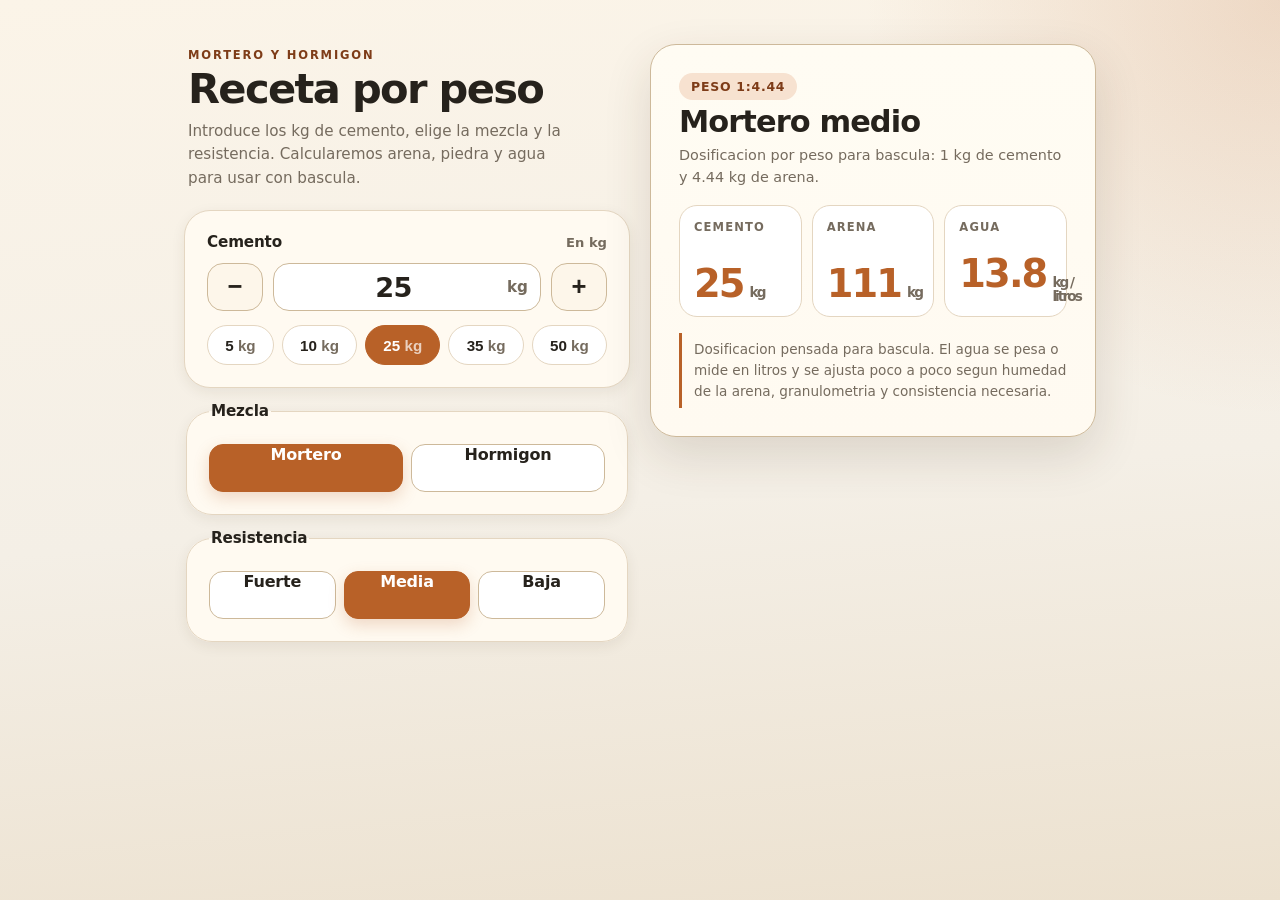
==== index.html @ d7343ba1 "Initial local code" ====
<!doctype html>
<html lang="es">
  <head>
    <meta charset="utf-8">
    <meta name="viewport" content="width=device-width, initial-scale=1, viewport-fit=cover">
    <meta name="theme-color" content="#f4efe6">
    <title>Calculadora de mezclas</title>
    <link rel="stylesheet" href="styles.css">
  </head>
  <body>
    <main class="app">
      <header class="hero">
        <p class="eyebrow">Mortero y hormigon</p>
        <h1>Receta por peso</h1>
        <p class="intro">
          Introduce los kg de cemento, elige la mezcla y la resistencia.
          Calcularemos arena, piedra y agua para usar con bascula.
        </p>
      </header>

      <form class="calculator" id="recipe-form" novalidate>
        <section class="card field" aria-labelledby="label-cement">
          <div class="field-head">
            <p id="label-cement" class="field-title">Cemento</p>
            <p class="field-hint">En kg</p>
          </div>

          <div class="stepper" role="group" aria-label="Ajustar cemento">
            <button type="button" class="stepper-btn" data-step="-1" aria-label="Restar 1 kg">&minus;</button>
            <label class="stepper-input">
              <input
                id="cement-kg"
                name="cementKg"
                type="number"
                min="0.5"
                step="0.5"
                value="25"
                inputmode="decimal"
                autocomplete="off"
                aria-label="Kilogramos de cemento">
              <span class="stepper-unit">kg</span>
            </label>
            <button type="button" class="stepper-btn" data-step="1" aria-label="Sumar 1 kg">&plus;</button>
          </div>

          <div class="presets" role="group" aria-label="Cantidades frecuentes">
            <button type="button" class="chip" data-preset="5">5</button>
            <button type="button" class="chip" data-preset="10">10</button>
            <button type="button" class="chip" data-preset="25">25</button>
            <button type="button" class="chip" data-preset="35">35</button>
            <button type="button" class="chip" data-preset="50">50</button>
          </div>
        </section>

        <fieldset class="card field segmented" data-options="2">
          <legend class="field-title">Mezcla</legend>
          <label class="segment">
            <input type="radio" name="mixKind" value="mortar" checked>
            <span>Mortero</span>
          </label>
          <label class="segment">
            <input type="radio" name="mixKind" value="concrete">
            <span>Hormigon</span>
          </label>
        </fieldset>

        <fieldset class="card field segmented" data-options="3">
          <legend class="field-title">Resistencia</legend>
          <label class="segment">
            <input type="radio" name="strength" value="strong">
            <span>Fuerte</span>
          </label>
          <label class="segment">
            <input type="radio" name="strength" value="medium" checked>
            <span>Media</span>
          </label>
          <label class="segment">
            <input type="radio" name="strength" value="low">
            <span>Baja</span>
          </label>
        </fieldset>
      </form>

      <section class="card result" aria-live="polite" aria-atomic="true">
        <header class="result-head">
          <span class="ratio-pill" id="recipe-ratio">Peso 1:4.44</span>
          <h2 id="recipe-title">Mortero medio</h2>
          <p class="note" id="recipe-note"></p>
        </header>

        <ul class="materials" id="recipe-cards"></ul>

        <p class="warning">
          Dosificacion pensada para bascula. El agua se pesa o mide en litros y se ajusta poco a poco
          segun humedad de la arena, granulometria y consistencia necesaria.
        </p>
      </section>
    </main>

    <script src="script.js"></script>
  </body>
</html>
---- styles.css ----
:root {
  color-scheme: light;
  --bg: #f4efe6;
  --ink: #26221c;
  --muted: #756b5e;
  --panel: #fffaf1;
  --panel-soft: #fdf6ea;
  --line: #e4d6c1;
  --line-strong: #cdb99a;
  --accent: #b86128;
  --accent-dark: #7e3c18;
  --accent-soft: #f7e2d0;
  --shadow-sm: 0 4px 14px rgb(66 45 24 / 8%);
  --shadow-lg: 0 18px 48px rgb(66 45 24 / 14%);
  --radius: 20px;
  --radius-lg: 26px;
  --tap: 48px;
}

* {
  box-sizing: border-box;
}

html,
body {
  margin: 0;
  padding: 0;
}

body {
  min-height: 100dvh;
  color: var(--ink);
  font-family: Inter, ui-sans-serif, system-ui, -apple-system, BlinkMacSystemFont, "Segoe UI", sans-serif;
  background:
    radial-gradient(circle at top right, rgb(184 97 40 / 18%), transparent 26rem),
    linear-gradient(175deg, #fbf4e8 0%, var(--bg) 55%, #ece1cf 100%);
  -webkit-font-smoothing: antialiased;
  text-rendering: optimizeLegibility;
}

.app {
  width: min(720px, 100%);
  margin: 0 auto;
  padding: 24px 18px calc(28px + env(safe-area-inset-bottom, 0px));
  display: grid;
  gap: 16px;
}

.hero {
  padding: 4px 4px 0;
}

.eyebrow {
  margin: 0 0 6px;
  color: var(--accent-dark);
  font-size: 0.72rem;
  font-weight: 800;
  letter-spacing: 0.16em;
  text-transform: uppercase;
}

h1,
h2,
p,
legend {
  margin: 0;
}

h1 {
  font-size: clamp(1.85rem, 7vw, 2.6rem);
  line-height: 1;
  letter-spacing: -0.04em;
}

.intro {
  margin-top: 10px;
  color: var(--muted);
  font-size: 0.95rem;
  line-height: 1.55;
  max-width: 40ch;
}

.card {
  border: 1px solid var(--line);
  border-radius: var(--radius-lg);
  background: var(--panel);
  box-shadow: var(--shadow-sm);
  padding: 18px;
}

.calculator {
  display: grid;
  gap: 14px;
  margin: 0;
  padding: 0;
  border: 0;
}

.field-head {
  display: flex;
  align-items: baseline;
  justify-content: space-between;
  margin-bottom: 12px;
}

.field-title {
  font-size: 0.95rem;
  font-weight: 800;
  letter-spacing: -0.01em;
}

.field-hint {
  color: var(--muted);
  font-size: 0.82rem;
  font-weight: 600;
}

/* Stepper */

.stepper {
  display: grid;
  grid-template-columns: auto 1fr auto;
  gap: 10px;
  align-items: stretch;
}

.stepper-btn {
  min-width: 56px;
  min-height: var(--tap);
  border: 1px solid var(--line-strong);
  border-radius: 16px;
  background: var(--panel-soft);
  color: var(--ink);
  font-size: 1.6rem;
  font-weight: 700;
  line-height: 1;
  cursor: pointer;
  transition: transform 0.08s ease, background 0.15s ease, border-color 0.15s ease;
  -webkit-tap-highlight-color: transparent;
}

.stepper-btn:active {
  transform: scale(0.96);
  background: var(--accent-soft);
  border-color: var(--accent);
}

.stepper-input {
  display: flex;
  align-items: center;
  justify-content: center;
  gap: 6px;
  border: 1px solid var(--line-strong);
  border-radius: 16px;
  background: #fff;
  padding: 0 12px;
  min-height: var(--tap);
}

.stepper-input input {
  width: 100%;
  min-width: 0;
  border: 0;
  outline: 0;
  background: transparent;
  text-align: center;
  font: inherit;
  font-size: 1.7rem;
  font-weight: 800;
  color: var(--ink);
  letter-spacing: -0.02em;
  appearance: textfield;
  padding: 0;
}

.stepper-input input::-webkit-outer-spin-button,
.stepper-input input::-webkit-inner-spin-button {
  appearance: none;
  margin: 0;
}

.stepper-unit {
  color: var(--muted);
  font-size: 0.95rem;
  font-weight: 700;
}

.presets {
  display: flex;
  flex-wrap: wrap;
  gap: 8px;
  margin-top: 14px;
}

.chip {
  flex: 1 1 auto;
  min-width: 56px;
  min-height: 40px;
  border: 1px solid var(--line);
  border-radius: 999px;
  background: #fff;
  color: var(--ink);
  font-size: 0.95rem;
  font-weight: 700;
  cursor: pointer;
  transition: background 0.15s ease, border-color 0.15s ease, color 0.15s ease, transform 0.08s ease;
  -webkit-tap-highlight-color: transparent;
}

.chip::after {
  content: " kg";
  color: var(--muted);
  font-weight: 600;
}

.chip:active {
  transform: scale(0.97);
}

.chip[data-active="true"] {
  background: var(--accent);
  border-color: var(--accent);
  color: #fff;
}

.chip[data-active="true"]::after {
  color: rgb(255 255 255 / 70%);
}

/* Segmented control */

.segmented {
  display: grid;
  gap: 8px;
}

.segmented .field-title {
  margin-bottom: 2px;
}

.segmented[data-options="2"] {
  grid-template-columns: 1fr;
}

.segmented[data-options="3"] {
  grid-template-columns: 1fr;
}

.segmented > .segment {
  display: block;
}

.segmented > .field-title {
  grid-column: 1 / -1;
}

.segment {
  position: relative;
  display: flex;
  align-items: center;
  justify-content: center;
  min-height: var(--tap);
  border: 1px solid var(--line-strong);
  border-radius: 14px;
  background: #fff;
  color: var(--ink);
  font-weight: 700;
  cursor: pointer;
  transition: background 0.15s ease, border-color 0.15s ease, color 0.15s ease, transform 0.08s ease;
  -webkit-tap-highlight-color: transparent;
  padding: 0 14px;
  text-align: center;
}

.segment:active {
  transform: scale(0.98);
}

.segment input {
  position: absolute;
  inset: 0;
  opacity: 0;
  cursor: pointer;
  margin: 0;
}

.segment span {
  font-size: 1rem;
  letter-spacing: -0.01em;
}

.segment:has(input:checked) {
  background: var(--accent);
  border-color: var(--accent);
  color: #fff;
  box-shadow: 0 6px 16px rgb(184 97 40 / 22%);
}

.segment:has(input:focus-visible) {
  outline: 2px solid var(--accent-dark);
  outline-offset: 2px;
}

/* Result */

.result {
  padding: 22px;
  background: linear-gradient(180deg, #fffcf3 0%, var(--panel) 100%);
  box-shadow: var(--shadow-lg);
  border-color: var(--line-strong);
}

.result-head {
  display: grid;
  gap: 6px;
  margin-bottom: 16px;
}

.ratio-pill {
  justify-self: start;
  padding: 6px 12px;
  border-radius: 999px;
  background: var(--accent-soft);
  color: var(--accent-dark);
  font-size: 0.78rem;
  font-weight: 800;
  letter-spacing: 0.06em;
  text-transform: uppercase;
}

h2 {
  font-size: clamp(1.4rem, 5vw, 1.9rem);
  letter-spacing: -0.03em;
  line-height: 1.05;
}

.note {
  color: var(--muted);
  font-size: 0.9rem;
  line-height: 1.55;
}

.materials {
  list-style: none;
  margin: 0 0 16px;
  padding: 0;
  display: grid;
  gap: 10px;
  grid-template-columns: repeat(2, minmax(0, 1fr));
}

.material {
  border: 1px solid var(--line);
  border-radius: 18px;
  background: #fff;
  padding: 14px 14px 12px;
  min-height: 112px;
  display: grid;
  align-content: space-between;
}

.material[data-kind="total"] {
  grid-column: 1 / -1;
  background: var(--panel-soft);
  border-style: dashed;
  border-color: var(--line-strong);
  min-height: 0;
  padding: 14px 16px;
  display: flex;
  align-items: baseline;
  justify-content: space-between;
  gap: 12px;
}

.material .name {
  color: var(--muted);
  font-size: 0.72rem;
  font-weight: 800;
  letter-spacing: 0.1em;
  text-transform: uppercase;
}

.material .value {
  display: flex;
  align-items: baseline;
  gap: 6px;
  color: var(--accent);
  font-size: clamp(1.6rem, 7vw, 2.4rem);
  font-weight: 900;
  letter-spacing: -0.05em;
  line-height: 1;
}

.material .unit {
  color: var(--muted);
  font-size: 0.85rem;
  font-weight: 700;
}

.material[data-kind="total"] .value {
  color: var(--ink);
  font-size: 1.3rem;
}

.warning {
  margin: 0;
  border-left: 3px solid var(--accent);
  padding: 6px 0 6px 12px;
  color: var(--muted);
  font-size: 0.85rem;
  line-height: 1.55;
}

@media (min-width: 600px) {
  .app {
    padding: 44px 24px;
    gap: 20px;
  }

  .card {
    padding: 22px;
  }

  .segmented[data-options="2"] {
    grid-template-columns: repeat(2, 1fr);
  }

  .segmented[data-options="3"] {
    grid-template-columns: repeat(3, 1fr);
  }

  .segmented > .field-title {
    grid-column: 1 / -1;
  }

  .result {
    padding: 28px;
  }

  .materials {
    grid-template-columns: repeat(3, minmax(0, 1fr));
  }
}

@media (min-width: 900px) {
  .app {
    width: min(960px, 100%);
    grid-template-columns: 1fr 1fr;
    grid-template-areas:
      "hero result"
      "calc result";
    align-items: start;
  }

  .hero {
    grid-area: hero;
  }

  .calculator {
    grid-area: calc;
  }

  .result {
    grid-area: result;
    position: sticky;
    top: 24px;
  }
}

@media (prefers-reduced-motion: reduce) {
  * {
    transition: none !important;
  }
}
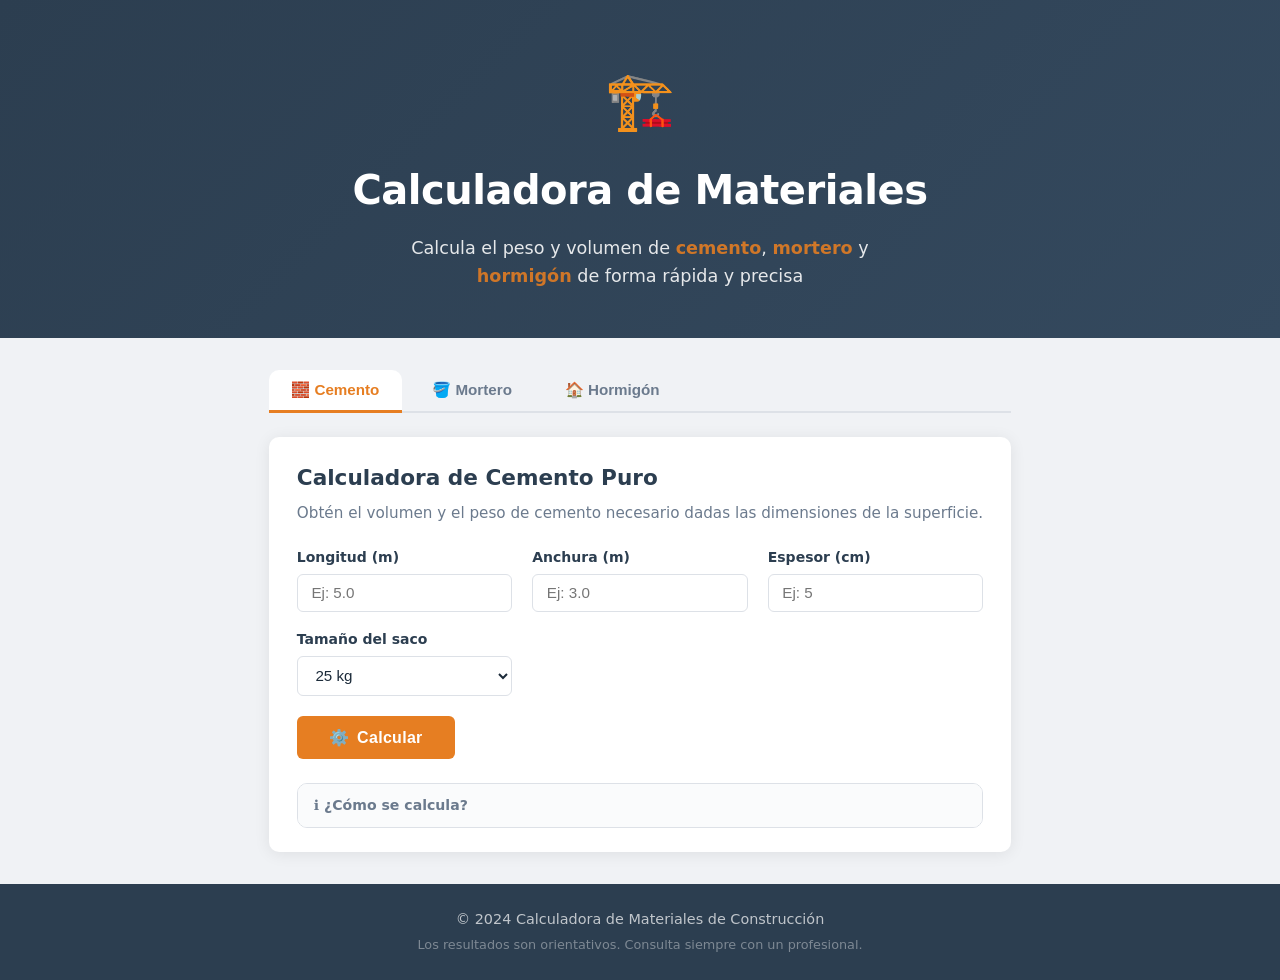
==== commit 3198ce03: "Create landing page calculator for cement, mortar, and concrete Agent-Logs-Url: https://github.com/p" ====
--- a/index.html
+++ b/index.html
@@ -1,102 +1,207 @@
-<!doctype html>
+<!DOCTYPE html>
 <html lang="es">
-  <head>
-    <meta charset="utf-8">
-    <meta name="viewport" content="width=device-width, initial-scale=1, viewport-fit=cover">
-    <meta name="theme-color" content="#f4efe6">
-    <title>Calculadora de mezclas</title>
-    <link rel="stylesheet" href="styles.css">
-  </head>
-  <body>
-    <main class="app">
-      <header class="hero">
-        <p class="eyebrow">Mortero y hormigon</p>
-        <h1>Receta por peso</h1>
-        <p class="intro">
-          Introduce los kg de cemento, elige la mezcla y la resistencia.
-          Calcularemos arena, piedra y agua para usar con bascula.
-        </p>
-      </header>
-
-      <form class="calculator" id="recipe-form" novalidate>
-        <section class="card field" aria-labelledby="label-cement">
-          <div class="field-head">
-            <p id="label-cement" class="field-title">Cemento</p>
-            <p class="field-hint">En kg</p>
+<head>
+  <meta charset="UTF-8" />
+  <meta name="viewport" content="width=device-width, initial-scale=1.0" />
+  <title>Calculadora de Cemento, Mortero y Hormigón</title>
+  <link rel="stylesheet" href="css/styles.css" />
+</head>
+<body>
+
+  <!-- ====== HEADER ====== -->
+  <header class="hero">
+    <div class="hero-inner">
+      <div class="hero-icon">🏗️</div>
+      <h1>Calculadora de Materiales</h1>
+      <p>Calcula el peso y volumen de <strong>cemento</strong>, <strong>mortero</strong> y <strong>hormigón</strong> de forma rápida y precisa</p>
+    </div>
+  </header>
+
+  <!-- ====== MAIN ====== -->
+  <main class="container">
+
+    <!-- TAB NAVIGATION -->
+    <nav class="tabs" role="tablist" aria-label="Tipo de material">
+      <button class="tab-btn active" role="tab" aria-selected="true"  data-tab="cemento"   aria-controls="tab-cemento">
+        🧱 Cemento
+      </button>
+      <button class="tab-btn"        role="tab" aria-selected="false" data-tab="mortero"   aria-controls="tab-mortero">
+        🪣 Mortero
+      </button>
+      <button class="tab-btn"        role="tab" aria-selected="false" data-tab="hormigon"  aria-controls="tab-hormigon">
+        🏠 Hormigón
+      </button>
+    </nav>
+
+    <!-- ===== CEMENTO ===== -->
+    <section id="tab-cemento" class="tab-panel active" role="tabpanel">
+      <div class="card">
+        <div class="card-header">
+          <h2>Calculadora de Cemento Puro</h2>
+          <p>Obtén el volumen y el peso de cemento necesario dadas las dimensiones de la superficie.</p>
+        </div>
+
+        <form id="form-cemento" novalidate>
+          <div class="form-grid">
+            <div class="form-group">
+              <label for="c-length">Longitud (m)</label>
+              <input type="number" id="c-length" placeholder="Ej: 5.0" step="0.01" min="0.01" required />
+            </div>
+            <div class="form-group">
+              <label for="c-width">Anchura (m)</label>
+              <input type="number" id="c-width" placeholder="Ej: 3.0" step="0.01" min="0.01" required />
+            </div>
+            <div class="form-group">
+              <label for="c-thickness">Espesor (cm)</label>
+              <input type="number" id="c-thickness" placeholder="Ej: 5" step="0.1" min="0.1" required />
+            </div>
+            <div class="form-group">
+              <label for="c-bag">Tamaño del saco</label>
+              <select id="c-bag">
+                <option value="25">25 kg</option>
+                <option value="50">50 kg</option>
+              </select>
+            </div>
           </div>
-
-          <div class="stepper" role="group" aria-label="Ajustar cemento">
-            <button type="button" class="stepper-btn" data-step="-1" aria-label="Restar 1 kg">&minus;</button>
-            <label class="stepper-input">
-              <input
-                id="cement-kg"
-                name="cementKg"
-                type="number"
-                min="0.5"
-                step="0.5"
-                value="25"
-                inputmode="decimal"
-                autocomplete="off"
-                aria-label="Kilogramos de cemento">
-              <span class="stepper-unit">kg</span>
-            </label>
-            <button type="button" class="stepper-btn" data-step="1" aria-label="Sumar 1 kg">&plus;</button>
+          <button type="submit" class="btn-calc">Calcular</button>
+        </form>
+
+        <div id="result-cemento" class="result-box hidden" aria-live="polite"></div>
+
+        <details class="info-box">
+          <summary>ℹ️ ¿Cómo se calcula?</summary>
+          <ul>
+            <li><strong>Volumen (m³)</strong> = Longitud × Anchura × (Espesor / 100)</li>
+            <li><strong>Peso (kg)</strong> = Volumen × 1 500 kg/m³ (densidad aparente del cemento)</li>
+            <li><strong>Sacos</strong> = ⌈ Peso / tamaño saco ⌉</li>
+          </ul>
+        </details>
+      </div>
+    </section>
+
+    <!-- ===== MORTERO ===== -->
+    <section id="tab-mortero" class="tab-panel" role="tabpanel">
+      <div class="card">
+        <div class="card-header">
+          <h2>Calculadora de Mortero</h2>
+          <p>Calcula cemento, arena y agua necesarios según la dosificación elegida.</p>
+        </div>
+
+        <form id="form-mortero" novalidate>
+          <div class="form-grid">
+            <div class="form-group">
+              <label for="m-length">Longitud (m)</label>
+              <input type="number" id="m-length" placeholder="Ej: 4.0" step="0.01" min="0.01" required />
+            </div>
+            <div class="form-group">
+              <label for="m-width">Anchura (m)</label>
+              <input type="number" id="m-width" placeholder="Ej: 2.0" step="0.01" min="0.01" required />
+            </div>
+            <div class="form-group">
+              <label for="m-thickness">Espesor (cm)</label>
+              <input type="number" id="m-thickness" placeholder="Ej: 3" step="0.1" min="0.1" required />
+            </div>
+            <div class="form-group">
+              <label for="m-ratio">Dosificación (cemento : arena)</label>
+              <select id="m-ratio">
+                <option value="1:3">1 : 3 — Alta resistencia</option>
+                <option value="1:4" selected>1 : 4 — Uso general</option>
+                <option value="1:5">1 : 5 — Baja resistencia</option>
+                <option value="1:6">1 : 6 — Rellenos</option>
+              </select>
+            </div>
+            <div class="form-group">
+              <label for="m-bag">Tamaño del saco</label>
+              <select id="m-bag">
+                <option value="25">25 kg</option>
+                <option value="50">50 kg</option>
+              </select>
+            </div>
           </div>
-
-          <div class="presets" role="group" aria-label="Cantidades frecuentes">
-            <button type="button" class="chip" data-preset="5">5</button>
-            <button type="button" class="chip" data-preset="10">10</button>
-            <button type="button" class="chip" data-preset="25">25</button>
-            <button type="button" class="chip" data-preset="35">35</button>
-            <button type="button" class="chip" data-preset="50">50</button>
+          <button type="submit" class="btn-calc">Calcular</button>
+        </form>
+
+        <div id="result-mortero" class="result-box hidden" aria-live="polite"></div>
+
+        <details class="info-box">
+          <summary>ℹ️ ¿Cómo se calcula?</summary>
+          <ul>
+            <li><strong>Volumen húmedo (m³)</strong> = Longitud × Anchura × (Espesor / 100)</li>
+            <li><strong>Volumen seco (m³)</strong> = Vol. húmedo × 1,30 (factor de esponjamiento)</li>
+            <li><strong>Cemento (m³)</strong> = Vol. seco × 1 / (1 + partes arena)</li>
+            <li><strong>Arena (m³)</strong> = Vol. seco × partes arena / (1 + partes arena)</li>
+            <li><strong>Agua (L)</strong> ≈ Peso cemento × 0,5 (relación agua/cemento)</li>
+          </ul>
+        </details>
+      </div>
+    </section>
+
+    <!-- ===== HORMIGÓN ===== -->
+    <section id="tab-hormigon" class="tab-panel" role="tabpanel">
+      <div class="card">
+        <div class="card-header">
+          <h2>Calculadora de Hormigón</h2>
+          <p>Obtén las cantidades de cemento, arena, grava y agua según la resistencia deseada.</p>
+        </div>
+
+        <form id="form-hormigon" novalidate>
+          <div class="form-grid">
+            <div class="form-group">
+              <label for="h-length">Longitud (m)</label>
+              <input type="number" id="h-length" placeholder="Ej: 6.0" step="0.01" min="0.01" required />
+            </div>
+            <div class="form-group">
+              <label for="h-width">Anchura (m)</label>
+              <input type="number" id="h-width" placeholder="Ej: 4.0" step="0.01" min="0.01" required />
+            </div>
+            <div class="form-group">
+              <label for="h-height">Altura / Espesor (m)</label>
+              <input type="number" id="h-height" placeholder="Ej: 0.20" step="0.01" min="0.01" required />
+            </div>
+            <div class="form-group">
+              <label for="h-ratio">Dosificación (cemento : arena : grava)</label>
+              <select id="h-ratio">
+                <option value="1:3:6">1 : 3 : 6 — HM-10 (baja resistencia)</option>
+                <option value="1:2:4" selected>1 : 2 : 4 — HM-15 (uso general)</option>
+                <option value="1:1.5:3">1 : 1.5 : 3 — HM-20 (resistencia media)</option>
+                <option value="1:1:2">1 : 1 : 2 — HM-25 (alta resistencia)</option>
+              </select>
+            </div>
+            <div class="form-group">
+              <label for="h-bag">Tamaño del saco</label>
+              <select id="h-bag">
+                <option value="25">25 kg</option>
+                <option value="50">50 kg</option>
+              </select>
+            </div>
           </div>
-        </section>
-
-        <fieldset class="card field segmented" data-options="2">
-          <legend class="field-title">Mezcla</legend>
-          <label class="segment">
-            <input type="radio" name="mixKind" value="mortar" checked>
-            <span>Mortero</span>
-          </label>
-          <label class="segment">
-            <input type="radio" name="mixKind" value="concrete">
-            <span>Hormigon</span>
-          </label>
-        </fieldset>
-
-        <fieldset class="card field segmented" data-options="3">
-          <legend class="field-title">Resistencia</legend>
-          <label class="segment">
-            <input type="radio" name="strength" value="strong">
-            <span>Fuerte</span>
-          </label>
-          <label class="segment">
-            <input type="radio" name="strength" value="medium" checked>
-            <span>Media</span>
-          </label>
-          <label class="segment">
-            <input type="radio" name="strength" value="low">
-            <span>Baja</span>
-          </label>
-        </fieldset>
-      </form>
-
-      <section class="card result" aria-live="polite" aria-atomic="true">
-        <header class="result-head">
-          <span class="ratio-pill" id="recipe-ratio">Peso 1:4.44</span>
-          <h2 id="recipe-title">Mortero medio</h2>
-          <p class="note" id="recipe-note"></p>
-        </header>
-
-        <ul class="materials" id="recipe-cards"></ul>
-
-        <p class="warning">
-          Dosificacion pensada para bascula. El agua se pesa o mide en litros y se ajusta poco a poco
-          segun humedad de la arena, granulometria y consistencia necesaria.
-        </p>
-      </section>
-    </main>
-
-    <script src="script.js"></script>
-  </body>
+          <button type="submit" class="btn-calc">Calcular</button>
+        </form>
+
+        <div id="result-hormigon" class="result-box hidden" aria-live="polite"></div>
+
+        <details class="info-box">
+          <summary>ℹ️ ¿Cómo se calcula?</summary>
+          <ul>
+            <li><strong>Volumen húmedo (m³)</strong> = Largo × Ancho × Alto</li>
+            <li><strong>Volumen seco (m³)</strong> = Vol. húmedo × 1,54 (factor compactación)</li>
+            <li><strong>Cemento (m³)</strong> = Vol. seco × 1 / (partes totales)</li>
+            <li><strong>Arena (m³)</strong> = Vol. seco × partes arena / partes totales</li>
+            <li><strong>Grava (m³)</strong> = Vol. seco × partes grava / partes totales</li>
+            <li><strong>Agua (L)</strong> ≈ Peso cemento × 0,5 (relación agua/cemento)</li>
+          </ul>
+        </details>
+      </div>
+    </section>
+
+  </main>
+
+  <!-- ====== FOOTER ====== -->
+  <footer class="footer">
+    <p>© 2024 Calculadora de Materiales de Construcción</p>
+    <p class="footer-note">Los resultados son orientativos. Consulta siempre con un profesional.</p>
+  </footer>
+
+  <script src="js/calculator.js"></script>
+</body>
 </html>
--- a/css/styles.css
+++ b/css/styles.css
@@ -0,0 +1,415 @@
+/* =====================================================
+   Calculadora de Materiales – Estilos principales
+   ===================================================== */
+
+/* ---------- Variables ---------- */
+:root {
+  --primary:       #e67e22;
+  --primary-dark:  #cf6d17;
+  --primary-light: #fdf0e3;
+  --secondary:     #2c3e50;
+  --secondary-light: #34495e;
+  --bg:            #f0f2f5;
+  --surface:       #ffffff;
+  --border:        #dde1e7;
+  --text:          #1c2b3a;
+  --text-muted:    #6b7a8d;
+  --success:       #27ae60;
+  --success-light: #eafaf1;
+  --error:         #e74c3c;
+  --error-light:   #fdedec;
+  --radius:        10px;
+  --shadow:        0 2px 16px rgba(0, 0, 0, 0.08);
+  --shadow-hover:  0 4px 24px rgba(0, 0, 0, 0.13);
+  --transition:    0.25s ease;
+}
+
+/* ---------- Reset & base ---------- */
+*, *::before, *::after {
+  box-sizing: border-box;
+  margin: 0;
+  padding: 0;
+}
+
+body {
+  font-family: 'Segoe UI', system-ui, -apple-system, sans-serif;
+  background: var(--bg);
+  color: var(--text);
+  line-height: 1.6;
+  min-height: 100vh;
+  display: flex;
+  flex-direction: column;
+}
+
+/* ---------- Hero ---------- */
+.hero {
+  background: linear-gradient(135deg, var(--secondary) 0%, var(--secondary-light) 100%);
+  color: #fff;
+  padding: 3.5rem 1.5rem 3rem;
+  text-align: center;
+}
+
+.hero-inner {
+  max-width: 660px;
+  margin: 0 auto;
+}
+
+.hero-icon {
+  font-size: 3.5rem;
+  margin-bottom: 0.75rem;
+  display: block;
+}
+
+.hero h1 {
+  font-size: clamp(1.75rem, 4vw, 2.5rem);
+  font-weight: 700;
+  letter-spacing: -0.5px;
+  margin-bottom: 0.75rem;
+}
+
+.hero p {
+  font-size: 1.1rem;
+  opacity: 0.88;
+  max-width: 520px;
+  margin: 0 auto;
+}
+
+.hero strong {
+  color: var(--primary);
+}
+
+/* ---------- Container ---------- */
+.container {
+  max-width: 800px;
+  margin: 0 auto;
+  padding: 2rem 1.25rem;
+  flex: 1;
+}
+
+/* ---------- Tabs ---------- */
+.tabs {
+  display: flex;
+  gap: 0.5rem;
+  margin-bottom: 1.5rem;
+  border-bottom: 2px solid var(--border);
+  padding-bottom: 0;
+}
+
+.tab-btn {
+  background: none;
+  border: none;
+  padding: 0.7rem 1.4rem;
+  font-size: 0.95rem;
+  font-weight: 600;
+  color: var(--text-muted);
+  cursor: pointer;
+  border-radius: var(--radius) var(--radius) 0 0;
+  transition: color var(--transition), background var(--transition), border-bottom var(--transition);
+  border-bottom: 3px solid transparent;
+  margin-bottom: -2px;
+  white-space: nowrap;
+}
+
+.tab-btn:hover {
+  color: var(--primary);
+  background: var(--primary-light);
+}
+
+.tab-btn.active {
+  color: var(--primary);
+  border-bottom: 3px solid var(--primary);
+  background: var(--surface);
+}
+
+/* ---------- Tab panels ---------- */
+.tab-panel {
+  display: none;
+}
+
+.tab-panel.active {
+  display: block;
+  animation: fadeIn 0.3s ease;
+}
+
+@keyframes fadeIn {
+  from { opacity: 0; transform: translateY(6px); }
+  to   { opacity: 1; transform: translateY(0); }
+}
+
+/* ---------- Card ---------- */
+.card {
+  background: var(--surface);
+  border-radius: var(--radius);
+  box-shadow: var(--shadow);
+  overflow: hidden;
+}
+
+.card-header {
+  padding: 1.5rem 1.75rem 0;
+}
+
+.card-header h2 {
+  font-size: 1.35rem;
+  font-weight: 700;
+  color: var(--secondary);
+  margin-bottom: 0.35rem;
+}
+
+.card-header p {
+  color: var(--text-muted);
+  font-size: 0.95rem;
+  margin-bottom: 1.25rem;
+}
+
+/* ---------- Form ---------- */
+form {
+  padding: 0 1.75rem 1.5rem;
+}
+
+.form-grid {
+  display: grid;
+  grid-template-columns: repeat(auto-fill, minmax(200px, 1fr));
+  gap: 1rem 1.25rem;
+  margin-bottom: 1.25rem;
+}
+
+.form-group {
+  display: flex;
+  flex-direction: column;
+  gap: 0.35rem;
+}
+
+.form-group label {
+  font-size: 0.875rem;
+  font-weight: 600;
+  color: var(--secondary);
+}
+
+.form-group input,
+.form-group select {
+  padding: 0.6rem 0.85rem;
+  border: 1.5px solid var(--border);
+  border-radius: 6px;
+  font-size: 0.95rem;
+  color: var(--text);
+  background: var(--surface);
+  transition: border-color var(--transition), box-shadow var(--transition);
+  outline: none;
+  width: 100%;
+}
+
+.form-group input:focus,
+.form-group select:focus {
+  border-color: var(--primary);
+  box-shadow: 0 0 0 3px rgba(230, 126, 34, 0.18);
+}
+
+.form-group input.error {
+  border-color: var(--error);
+  box-shadow: 0 0 0 3px rgba(231, 76, 60, 0.15);
+}
+
+/* ---------- Button ---------- */
+.btn-calc {
+  display: inline-flex;
+  align-items: center;
+  gap: 0.5rem;
+  padding: 0.75rem 2rem;
+  background: var(--primary);
+  color: #fff;
+  font-size: 1rem;
+  font-weight: 700;
+  border: none;
+  border-radius: 6px;
+  cursor: pointer;
+  transition: background var(--transition), transform var(--transition), box-shadow var(--transition);
+  letter-spacing: 0.3px;
+}
+
+.btn-calc::before {
+  content: '⚙️';
+}
+
+.btn-calc:hover {
+  background: var(--primary-dark);
+  transform: translateY(-1px);
+  box-shadow: 0 4px 12px rgba(230, 126, 34, 0.35);
+}
+
+.btn-calc:active {
+  transform: translateY(0);
+}
+
+/* ---------- Result box ---------- */
+.result-box {
+  margin: 0 1.75rem 1.5rem;
+  border-radius: var(--radius);
+  overflow: hidden;
+  animation: slideIn 0.3s ease;
+}
+
+.result-box.hidden {
+  display: none;
+}
+
+@keyframes slideIn {
+  from { opacity: 0; transform: translateY(-8px); }
+  to   { opacity: 1; transform: translateY(0); }
+}
+
+.result-title {
+  display: flex;
+  align-items: center;
+  gap: 0.5rem;
+  padding: 0.85rem 1.25rem;
+  font-weight: 700;
+  font-size: 1rem;
+  background: var(--success);
+  color: #fff;
+  border-radius: var(--radius) var(--radius) 0 0;
+}
+
+.result-grid {
+  display: grid;
+  grid-template-columns: repeat(auto-fill, minmax(160px, 1fr));
+  gap: 1px;
+  background: var(--border);
+  border: 1px solid var(--border);
+  border-radius: 0 0 var(--radius) var(--radius);
+  overflow: hidden;
+}
+
+.result-item {
+  background: var(--success-light);
+  padding: 1rem 1.15rem;
+  display: flex;
+  flex-direction: column;
+  gap: 0.2rem;
+}
+
+.result-item .ri-label {
+  font-size: 0.78rem;
+  font-weight: 600;
+  color: var(--text-muted);
+  text-transform: uppercase;
+  letter-spacing: 0.5px;
+}
+
+.result-item .ri-value {
+  font-size: 1.3rem;
+  font-weight: 700;
+  color: var(--secondary);
+}
+
+.result-item .ri-unit {
+  font-size: 0.8rem;
+  color: var(--text-muted);
+  margin-top: -0.1rem;
+}
+
+.result-item.highlight .ri-value {
+  color: var(--primary);
+  font-size: 1.45rem;
+}
+
+/* Error result */
+.result-error {
+  display: flex;
+  align-items: center;
+  gap: 0.6rem;
+  padding: 0.85rem 1.25rem;
+  background: var(--error-light);
+  border: 1px solid #f5c6cb;
+  border-radius: var(--radius);
+  color: var(--error);
+  font-weight: 600;
+  font-size: 0.95rem;
+}
+
+/* ---------- Info box ---------- */
+.info-box {
+  margin: 0 1.75rem 1.5rem;
+  border: 1.5px solid var(--border);
+  border-radius: var(--radius);
+  overflow: hidden;
+}
+
+.info-box summary {
+  padding: 0.65rem 1rem;
+  font-size: 0.88rem;
+  font-weight: 600;
+  color: var(--text-muted);
+  cursor: pointer;
+  background: #fafbfc;
+  user-select: none;
+  list-style: none;
+  display: flex;
+  align-items: center;
+  gap: 0.35rem;
+}
+
+.info-box summary::-webkit-details-marker { display: none; }
+
+.info-box[open] summary {
+  border-bottom: 1px solid var(--border);
+}
+
+.info-box ul {
+  padding: 0.85rem 1rem 0.85rem 1.5rem;
+  background: #fafbfc;
+  font-size: 0.88rem;
+  color: var(--text-muted);
+  line-height: 1.8;
+}
+
+/* ---------- Footer ---------- */
+.footer {
+  background: var(--secondary);
+  color: rgba(255, 255, 255, 0.7);
+  text-align: center;
+  padding: 1.5rem 1rem;
+  font-size: 0.9rem;
+}
+
+.footer p + p {
+  margin-top: 0.25rem;
+}
+
+.footer-note {
+  font-size: 0.8rem;
+  opacity: 0.55;
+}
+
+/* ---------- Responsive ---------- */
+@media (max-width: 520px) {
+  .tabs {
+    gap: 0.25rem;
+  }
+
+  .tab-btn {
+    padding: 0.6rem 0.9rem;
+    font-size: 0.85rem;
+  }
+
+  .card-header,
+  form,
+  .result-box,
+  .info-box {
+    padding-left: 1rem;
+    padding-right: 1rem;
+  }
+
+  .result-box,
+  .info-box {
+    margin-left: 1rem;
+    margin-right: 1rem;
+  }
+
+  .form-grid {
+    grid-template-columns: 1fr;
+  }
+
+  .result-grid {
+    grid-template-columns: 1fr 1fr;
+  }
+}
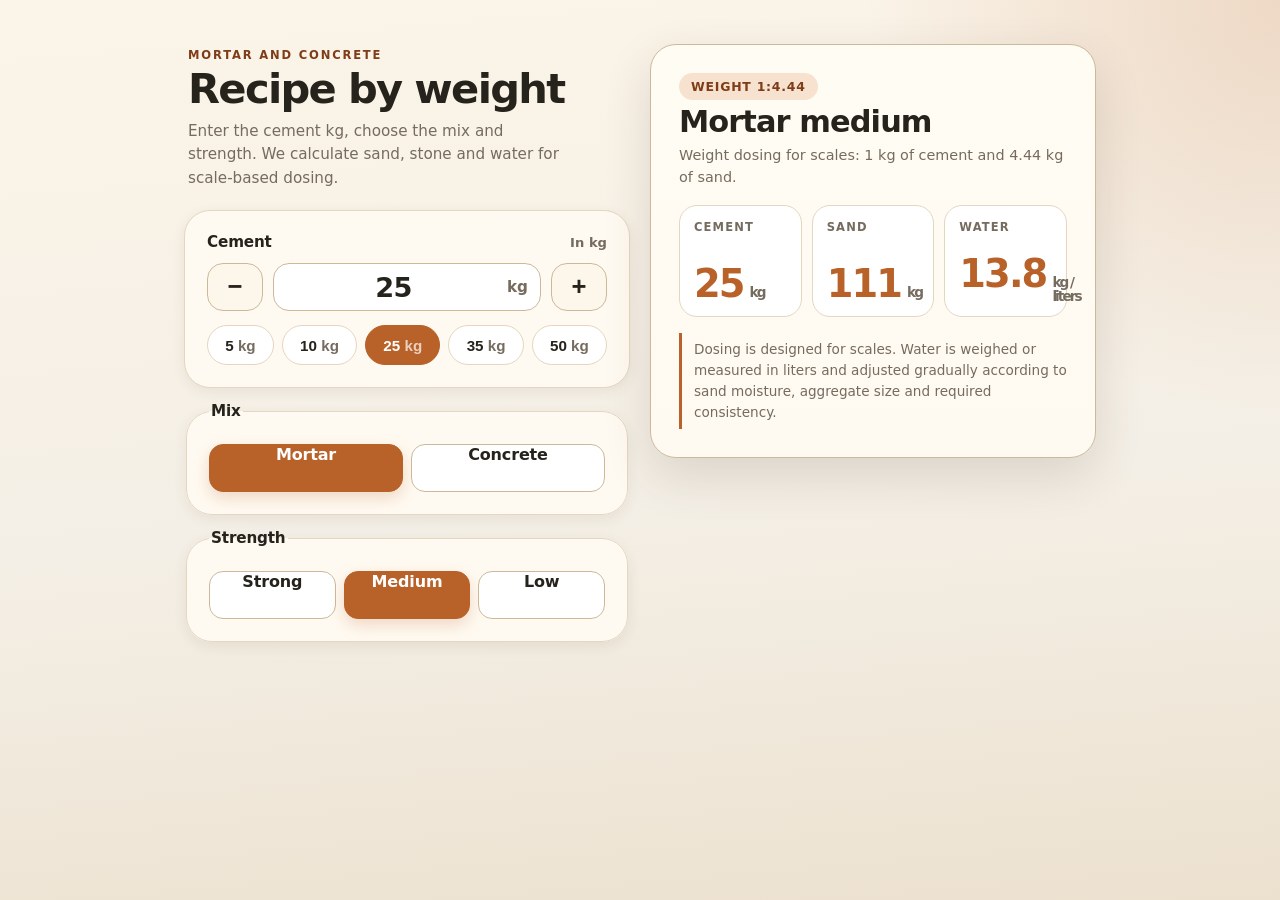
==== commit 4143efc5: "Add multilingual SEO support" ====
--- a/index.html
+++ b/index.html
@@ -1,207 +1,102 @@
-<!DOCTYPE html>
+<!doctype html>
 <html lang="es">
-<head>
-  <meta charset="UTF-8" />
-  <meta name="viewport" content="width=device-width, initial-scale=1.0" />
-  <title>Calculadora de Cemento, Mortero y Hormigón</title>
-  <link rel="stylesheet" href="css/styles.css" />
-</head>
-<body>
+  <head>
+    <meta charset="utf-8">
+    <meta name="viewport" content="width=device-width, initial-scale=1, viewport-fit=cover">
+    <meta name="theme-color" content="#f4efe6">
+    <meta name="description" content="Calculadora de cemento para dosificar mortero y hormigon por peso en kg.">
+    <meta name="robots" content="index, follow, max-image-preview:large, max-snippet:-1, max-video-preview:-1">
+    <meta name="googlebot" content="index, follow">
+    <meta name="ai-content-declaration" content="indexable">
+    <link rel="canonical" href="https://pedromartinezweb.github.io/CalculadoraCemento/">
+    <title>Calculadora de mezclas</title>
+    <link rel="stylesheet" href="styles.css">
+    <script type="application/ld+json" id="structured-data">{"@context":"https://schema.org","@type":"WebApplication","name":"Calculadora de cemento","description":"Calculadora de cemento para dosificar mortero y hormigon por peso en kg.","applicationCategory":"UtilitiesApplication","operatingSystem":"Any","url":"https://pedromartinezweb.github.io/CalculadoraCemento/","inLanguage":"es","isAccessibleForFree":true}</script>
+  </head>
+  <body>
+    <main class="app">
+      <header class="hero">
+        <p class="eyebrow" data-i18n="heroEyebrow">Mortero y hormigon</p>
+        <h1 data-i18n="heroTitle">Receta por peso</h1>
+        <p class="intro" data-i18n="heroIntro">Introduce los kg de cemento, elige la mezcla y la resistencia. Calcularemos arena, piedra y agua para usar con bascula.</p>
+      </header>
 
-  <!-- ====== HEADER ====== -->
-  <header class="hero">
-    <div class="hero-inner">
-      <div class="hero-icon">🏗️</div>
-      <h1>Calculadora de Materiales</h1>
-      <p>Calcula el peso y volumen de <strong>cemento</strong>, <strong>mortero</strong> y <strong>hormigón</strong> de forma rápida y precisa</p>
-    </div>
-  </header>
+      <form class="calculator" id="recipe-form" novalidate>
+        <section class="card field" aria-labelledby="label-cement">
+          <div class="field-head">
+            <p id="label-cement" class="field-title" data-i18n="cement">Cemento</p>
+            <p class="field-hint" data-i18n="inKg">En kg</p>
+          </div>
 
-  <!-- ====== MAIN ====== -->
-  <main class="container">
+          <div class="stepper" role="group" data-i18n-attr="aria-label:adjustCement">
+            <button type="button" class="stepper-btn" data-step="-1" data-i18n-attr="aria-label:subtractKg">&minus;</button>
+            <label class="stepper-input">
+              <input
+                id="cement-kg"
+                name="cementKg"
+                type="number"
+                min="0.5"
+                step="0.5"
+                value="25"
+                inputmode="decimal"
+                autocomplete="off"
+                data-i18n-attr="aria-label:cementKg">
+              <span class="stepper-unit">kg</span>
+            </label>
+            <button type="button" class="stepper-btn" data-step="1" data-i18n-attr="aria-label:addKg">&plus;</button>
+          </div>
 
-    <!-- TAB NAVIGATION -->
-    <nav class="tabs" role="tablist" aria-label="Tipo de material">
-      <button class="tab-btn active" role="tab" aria-selected="true"  data-tab="cemento"   aria-controls="tab-cemento">
-        🧱 Cemento
-      </button>
-      <button class="tab-btn"        role="tab" aria-selected="false" data-tab="mortero"   aria-controls="tab-mortero">
-        🪣 Mortero
-      </button>
-      <button class="tab-btn"        role="tab" aria-selected="false" data-tab="hormigon"  aria-controls="tab-hormigon">
-        🏠 Hormigón
-      </button>
-    </nav>
+          <div class="presets" role="group" data-i18n-attr="aria-label:presets">
+            <button type="button" class="chip" data-preset="5">5</button>
+            <button type="button" class="chip" data-preset="10">10</button>
+            <button type="button" class="chip" data-preset="25">25</button>
+            <button type="button" class="chip" data-preset="35">35</button>
+            <button type="button" class="chip" data-preset="50">50</button>
+          </div>
+        </section>
 
-    <!-- ===== CEMENTO ===== -->
-    <section id="tab-cemento" class="tab-panel active" role="tabpanel">
-      <div class="card">
-        <div class="card-header">
-          <h2>Calculadora de Cemento Puro</h2>
-          <p>Obtén el volumen y el peso de cemento necesario dadas las dimensiones de la superficie.</p>
-        </div>
+        <fieldset class="card field segmented" data-options="2">
+          <legend class="field-title" data-i18n="mix">Mezcla</legend>
+          <label class="segment">
+            <input type="radio" name="mixKind" value="mortar" checked>
+            <span data-i18n="mortar">Mortero</span>
+          </label>
+          <label class="segment">
+            <input type="radio" name="mixKind" value="concrete">
+            <span data-i18n="concrete">Hormigon</span>
+          </label>
+        </fieldset>
 
-        <form id="form-cemento" novalidate>
-          <div class="form-grid">
-            <div class="form-group">
-              <label for="c-length">Longitud (m)</label>
-              <input type="number" id="c-length" placeholder="Ej: 5.0" step="0.01" min="0.01" required />
-            </div>
-            <div class="form-group">
-              <label for="c-width">Anchura (m)</label>
-              <input type="number" id="c-width" placeholder="Ej: 3.0" step="0.01" min="0.01" required />
-            </div>
-            <div class="form-group">
-              <label for="c-thickness">Espesor (cm)</label>
-              <input type="number" id="c-thickness" placeholder="Ej: 5" step="0.1" min="0.1" required />
-            </div>
-            <div class="form-group">
-              <label for="c-bag">Tamaño del saco</label>
-              <select id="c-bag">
-                <option value="25">25 kg</option>
-                <option value="50">50 kg</option>
-              </select>
-            </div>
-          </div>
-          <button type="submit" class="btn-calc">Calcular</button>
-        </form>
+        <fieldset class="card field segmented" data-options="3">
+          <legend class="field-title" data-i18n="strength">Resistencia</legend>
+          <label class="segment">
+            <input type="radio" name="strength" value="strong">
+            <span data-i18n="strong">Fuerte</span>
+          </label>
+          <label class="segment">
+            <input type="radio" name="strength" value="medium" checked>
+            <span data-i18n="medium">Media</span>
+          </label>
+          <label class="segment">
+            <input type="radio" name="strength" value="low">
+            <span data-i18n="low">Baja</span>
+          </label>
+        </fieldset>
+      </form>
 
-        <div id="result-cemento" class="result-box hidden" aria-live="polite"></div>
+      <section class="card result" aria-live="polite" aria-atomic="true">
+        <header class="result-head">
+          <span class="ratio-pill" id="recipe-ratio">Peso 1:4.44</span>
+          <h2 id="recipe-title">Mortero medio</h2>
+          <p class="note" id="recipe-note"></p>
+        </header>
 
-        <details class="info-box">
-          <summary>ℹ️ ¿Cómo se calcula?</summary>
-          <ul>
-            <li><strong>Volumen (m³)</strong> = Longitud × Anchura × (Espesor / 100)</li>
-            <li><strong>Peso (kg)</strong> = Volumen × 1 500 kg/m³ (densidad aparente del cemento)</li>
-            <li><strong>Sacos</strong> = ⌈ Peso / tamaño saco ⌉</li>
-          </ul>
-        </details>
-      </div>
-    </section>
+        <ul class="materials" id="recipe-cards"></ul>
 
-    <!-- ===== MORTERO ===== -->
-    <section id="tab-mortero" class="tab-panel" role="tabpanel">
-      <div class="card">
-        <div class="card-header">
-          <h2>Calculadora de Mortero</h2>
-          <p>Calcula cemento, arena y agua necesarios según la dosificación elegida.</p>
-        </div>
+        <p class="warning" data-i18n="warning">Dosificacion pensada para bascula. El agua se pesa o mide en litros y se ajusta poco a poco segun humedad de la arena, granulometria y consistencia necesaria.</p>
+      </section>
+    </main>
 
-        <form id="form-mortero" novalidate>
-          <div class="form-grid">
-            <div class="form-group">
-              <label for="m-length">Longitud (m)</label>
-              <input type="number" id="m-length" placeholder="Ej: 4.0" step="0.01" min="0.01" required />
-            </div>
-            <div class="form-group">
-              <label for="m-width">Anchura (m)</label>
-              <input type="number" id="m-width" placeholder="Ej: 2.0" step="0.01" min="0.01" required />
-            </div>
-            <div class="form-group">
-              <label for="m-thickness">Espesor (cm)</label>
-              <input type="number" id="m-thickness" placeholder="Ej: 3" step="0.1" min="0.1" required />
-            </div>
-            <div class="form-group">
-              <label for="m-ratio">Dosificación (cemento : arena)</label>
-              <select id="m-ratio">
-                <option value="1:3">1 : 3 — Alta resistencia</option>
-                <option value="1:4" selected>1 : 4 — Uso general</option>
-                <option value="1:5">1 : 5 — Baja resistencia</option>
-                <option value="1:6">1 : 6 — Rellenos</option>
-              </select>
-            </div>
-            <div class="form-group">
-              <label for="m-bag">Tamaño del saco</label>
-              <select id="m-bag">
-                <option value="25">25 kg</option>
-                <option value="50">50 kg</option>
-              </select>
-            </div>
-          </div>
-          <button type="submit" class="btn-calc">Calcular</button>
-        </form>
-
-        <div id="result-mortero" class="result-box hidden" aria-live="polite"></div>
-
-        <details class="info-box">
-          <summary>ℹ️ ¿Cómo se calcula?</summary>
-          <ul>
-            <li><strong>Volumen húmedo (m³)</strong> = Longitud × Anchura × (Espesor / 100)</li>
-            <li><strong>Volumen seco (m³)</strong> = Vol. húmedo × 1,30 (factor de esponjamiento)</li>
-            <li><strong>Cemento (m³)</strong> = Vol. seco × 1 / (1 + partes arena)</li>
-            <li><strong>Arena (m³)</strong> = Vol. seco × partes arena / (1 + partes arena)</li>
-            <li><strong>Agua (L)</strong> ≈ Peso cemento × 0,5 (relación agua/cemento)</li>
-          </ul>
-        </details>
-      </div>
-    </section>
-
-    <!-- ===== HORMIGÓN ===== -->
-    <section id="tab-hormigon" class="tab-panel" role="tabpanel">
-      <div class="card">
-        <div class="card-header">
-          <h2>Calculadora de Hormigón</h2>
-          <p>Obtén las cantidades de cemento, arena, grava y agua según la resistencia deseada.</p>
-        </div>
-
-        <form id="form-hormigon" novalidate>
-          <div class="form-grid">
-            <div class="form-group">
-              <label for="h-length">Longitud (m)</label>
-              <input type="number" id="h-length" placeholder="Ej: 6.0" step="0.01" min="0.01" required />
-            </div>
-            <div class="form-group">
-              <label for="h-width">Anchura (m)</label>
-              <input type="number" id="h-width" placeholder="Ej: 4.0" step="0.01" min="0.01" required />
-            </div>
-            <div class="form-group">
-              <label for="h-height">Altura / Espesor (m)</label>
-              <input type="number" id="h-height" placeholder="Ej: 0.20" step="0.01" min="0.01" required />
-            </div>
-            <div class="form-group">
-              <label for="h-ratio">Dosificación (cemento : arena : grava)</label>
-              <select id="h-ratio">
-                <option value="1:3:6">1 : 3 : 6 — HM-10 (baja resistencia)</option>
-                <option value="1:2:4" selected>1 : 2 : 4 — HM-15 (uso general)</option>
-                <option value="1:1.5:3">1 : 1.5 : 3 — HM-20 (resistencia media)</option>
-                <option value="1:1:2">1 : 1 : 2 — HM-25 (alta resistencia)</option>
-              </select>
-            </div>
-            <div class="form-group">
-              <label for="h-bag">Tamaño del saco</label>
-              <select id="h-bag">
-                <option value="25">25 kg</option>
-                <option value="50">50 kg</option>
-              </select>
-            </div>
-          </div>
-          <button type="submit" class="btn-calc">Calcular</button>
-        </form>
-
-        <div id="result-hormigon" class="result-box hidden" aria-live="polite"></div>
-
-        <details class="info-box">
-          <summary>ℹ️ ¿Cómo se calcula?</summary>
-          <ul>
-            <li><strong>Volumen húmedo (m³)</strong> = Largo × Ancho × Alto</li>
-            <li><strong>Volumen seco (m³)</strong> = Vol. húmedo × 1,54 (factor compactación)</li>
-            <li><strong>Cemento (m³)</strong> = Vol. seco × 1 / (partes totales)</li>
-            <li><strong>Arena (m³)</strong> = Vol. seco × partes arena / partes totales</li>
-            <li><strong>Grava (m³)</strong> = Vol. seco × partes grava / partes totales</li>
-            <li><strong>Agua (L)</strong> ≈ Peso cemento × 0,5 (relación agua/cemento)</li>
-          </ul>
-        </details>
-      </div>
-    </section>
-
-  </main>
-
-  <!-- ====== FOOTER ====== -->
-  <footer class="footer">
-    <p>© 2024 Calculadora de Materiales de Construcción</p>
-    <p class="footer-note">Los resultados son orientativos. Consulta siempre con un profesional.</p>
-  </footer>
-
-  <script src="js/calculator.js"></script>
-</body>
+    <script src="script.js"></script>
+  </body>
 </html>
--- a/styles.css
+++ b/styles.css
@@ -0,0 +1,474 @@
+:root {
+  color-scheme: light;
+  --bg: #f4efe6;
+  --ink: #26221c;
+  --muted: #756b5e;
+  --panel: #fffaf1;
+  --panel-soft: #fdf6ea;
+  --line: #e4d6c1;
+  --line-strong: #cdb99a;
+  --accent: #b86128;
+  --accent-dark: #7e3c18;
+  --accent-soft: #f7e2d0;
+  --shadow-sm: 0 4px 14px rgb(66 45 24 / 8%);
+  --shadow-lg: 0 18px 48px rgb(66 45 24 / 14%);
+  --radius: 20px;
+  --radius-lg: 26px;
+  --tap: 48px;
+}
+
+* {
+  box-sizing: border-box;
+}
+
+html,
+body {
+  margin: 0;
+  padding: 0;
+}
+
+body {
+  min-height: 100dvh;
+  color: var(--ink);
+  font-family: Inter, ui-sans-serif, system-ui, -apple-system, BlinkMacSystemFont, "Segoe UI", sans-serif;
+  background:
+    radial-gradient(circle at top right, rgb(184 97 40 / 18%), transparent 26rem),
+    linear-gradient(175deg, #fbf4e8 0%, var(--bg) 55%, #ece1cf 100%);
+  -webkit-font-smoothing: antialiased;
+  text-rendering: optimizeLegibility;
+}
+
+.app {
+  width: min(720px, 100%);
+  margin: 0 auto;
+  padding: 24px 18px calc(28px + env(safe-area-inset-bottom, 0px));
+  display: grid;
+  gap: 16px;
+}
+
+.hero {
+  padding: 4px 4px 0;
+}
+
+.eyebrow {
+  margin: 0 0 6px;
+  color: var(--accent-dark);
+  font-size: 0.72rem;
+  font-weight: 800;
+  letter-spacing: 0.16em;
+  text-transform: uppercase;
+}
+
+h1,
+h2,
+p,
+legend {
+  margin: 0;
+}
+
+h1 {
+  font-size: clamp(1.85rem, 7vw, 2.6rem);
+  line-height: 1;
+  letter-spacing: -0.04em;
+}
+
+.intro {
+  margin-top: 10px;
+  color: var(--muted);
+  font-size: 0.95rem;
+  line-height: 1.55;
+  max-width: 40ch;
+}
+
+.card {
+  border: 1px solid var(--line);
+  border-radius: var(--radius-lg);
+  background: var(--panel);
+  box-shadow: var(--shadow-sm);
+  padding: 18px;
+}
+
+.calculator {
+  display: grid;
+  gap: 14px;
+  margin: 0;
+  padding: 0;
+  border: 0;
+}
+
+.field-head {
+  display: flex;
+  align-items: baseline;
+  justify-content: space-between;
+  margin-bottom: 12px;
+}
+
+.field-title {
+  font-size: 0.95rem;
+  font-weight: 800;
+  letter-spacing: -0.01em;
+}
+
+.field-hint {
+  color: var(--muted);
+  font-size: 0.82rem;
+  font-weight: 600;
+}
+
+/* Stepper */
+
+.stepper {
+  display: grid;
+  grid-template-columns: auto 1fr auto;
+  gap: 10px;
+  align-items: stretch;
+}
+
+.stepper-btn {
+  min-width: 56px;
+  min-height: var(--tap);
+  border: 1px solid var(--line-strong);
+  border-radius: 16px;
+  background: var(--panel-soft);
+  color: var(--ink);
+  font-size: 1.6rem;
+  font-weight: 700;
+  line-height: 1;
+  cursor: pointer;
+  transition: transform 0.08s ease, background 0.15s ease, border-color 0.15s ease;
+  -webkit-tap-highlight-color: transparent;
+}
+
+.stepper-btn:active {
+  transform: scale(0.96);
+  background: var(--accent-soft);
+  border-color: var(--accent);
+}
+
+.stepper-input {
+  display: flex;
+  align-items: center;
+  justify-content: center;
+  gap: 6px;
+  border: 1px solid var(--line-strong);
+  border-radius: 16px;
+  background: #fff;
+  padding: 0 12px;
+  min-height: var(--tap);
+}
+
+.stepper-input input {
+  width: 100%;
+  min-width: 0;
+  border: 0;
+  outline: 0;
+  background: transparent;
+  text-align: center;
+  font: inherit;
+  font-size: 1.7rem;
+  font-weight: 800;
+  color: var(--ink);
+  letter-spacing: -0.02em;
+  appearance: textfield;
+  padding: 0;
+}
+
+.stepper-input input::-webkit-outer-spin-button,
+.stepper-input input::-webkit-inner-spin-button {
+  appearance: none;
+  margin: 0;
+}
+
+.stepper-unit {
+  color: var(--muted);
+  font-size: 0.95rem;
+  font-weight: 700;
+}
+
+.presets {
+  display: flex;
+  flex-wrap: wrap;
+  gap: 8px;
+  margin-top: 14px;
+}
+
+.chip {
+  flex: 1 1 auto;
+  min-width: 56px;
+  min-height: 40px;
+  border: 1px solid var(--line);
+  border-radius: 999px;
+  background: #fff;
+  color: var(--ink);
+  font-size: 0.95rem;
+  font-weight: 700;
+  cursor: pointer;
+  transition: background 0.15s ease, border-color 0.15s ease, color 0.15s ease, transform 0.08s ease;
+  -webkit-tap-highlight-color: transparent;
+}
+
+.chip::after {
+  content: " kg";
+  color: var(--muted);
+  font-weight: 600;
+}
+
+.chip:active {
+  transform: scale(0.97);
+}
+
+.chip[data-active="true"] {
+  background: var(--accent);
+  border-color: var(--accent);
+  color: #fff;
+}
+
+.chip[data-active="true"]::after {
+  color: rgb(255 255 255 / 70%);
+}
+
+/* Segmented control */
+
+.segmented {
+  display: grid;
+  gap: 8px;
+}
+
+.segmented .field-title {
+  margin-bottom: 2px;
+}
+
+.segmented[data-options="2"] {
+  grid-template-columns: 1fr;
+}
+
+.segmented[data-options="3"] {
+  grid-template-columns: 1fr;
+}
+
+.segmented > .segment {
+  display: block;
+}
+
+.segmented > .field-title {
+  grid-column: 1 / -1;
+}
+
+.segment {
+  position: relative;
+  display: flex;
+  align-items: center;
+  justify-content: center;
+  min-height: var(--tap);
+  border: 1px solid var(--line-strong);
+  border-radius: 14px;
+  background: #fff;
+  color: var(--ink);
+  font-weight: 700;
+  cursor: pointer;
+  transition: background 0.15s ease, border-color 0.15s ease, color 0.15s ease, transform 0.08s ease;
+  -webkit-tap-highlight-color: transparent;
+  padding: 0 14px;
+  text-align: center;
+}
+
+.segment:active {
+  transform: scale(0.98);
+}
+
+.segment input {
+  position: absolute;
+  inset: 0;
+  opacity: 0;
+  cursor: pointer;
+  margin: 0;
+}
+
+.segment span {
+  font-size: 1rem;
+  letter-spacing: -0.01em;
+}
+
+.segment:has(input:checked) {
+  background: var(--accent);
+  border-color: var(--accent);
+  color: #fff;
+  box-shadow: 0 6px 16px rgb(184 97 40 / 22%);
+}
+
+.segment:has(input:focus-visible) {
+  outline: 2px solid var(--accent-dark);
+  outline-offset: 2px;
+}
+
+/* Result */
+
+.result {
+  padding: 22px;
+  background: linear-gradient(180deg, #fffcf3 0%, var(--panel) 100%);
+  box-shadow: var(--shadow-lg);
+  border-color: var(--line-strong);
+}
+
+.result-head {
+  display: grid;
+  gap: 6px;
+  margin-bottom: 16px;
+}
+
+.ratio-pill {
+  justify-self: start;
+  padding: 6px 12px;
+  border-radius: 999px;
+  background: var(--accent-soft);
+  color: var(--accent-dark);
+  font-size: 0.78rem;
+  font-weight: 800;
+  letter-spacing: 0.06em;
+  text-transform: uppercase;
+}
+
+h2 {
+  font-size: clamp(1.4rem, 5vw, 1.9rem);
+  letter-spacing: -0.03em;
+  line-height: 1.05;
+}
+
+.note {
+  color: var(--muted);
+  font-size: 0.9rem;
+  line-height: 1.55;
+}
+
+.materials {
+  list-style: none;
+  margin: 0 0 16px;
+  padding: 0;
+  display: grid;
+  gap: 10px;
+  grid-template-columns: repeat(2, minmax(0, 1fr));
+}
+
+.material {
+  border: 1px solid var(--line);
+  border-radius: 18px;
+  background: #fff;
+  padding: 14px 14px 12px;
+  min-height: 112px;
+  display: grid;
+  align-content: space-between;
+}
+
+.material[data-kind="total"] {
+  grid-column: 1 / -1;
+  background: var(--panel-soft);
+  border-style: dashed;
+  border-color: var(--line-strong);
+  min-height: 0;
+  padding: 14px 16px;
+  display: flex;
+  align-items: baseline;
+  justify-content: space-between;
+  gap: 12px;
+}
+
+.material .name {
+  color: var(--muted);
+  font-size: 0.72rem;
+  font-weight: 800;
+  letter-spacing: 0.1em;
+  text-transform: uppercase;
+}
+
+.material .value {
+  display: flex;
+  align-items: baseline;
+  gap: 6px;
+  color: var(--accent);
+  font-size: clamp(1.6rem, 7vw, 2.4rem);
+  font-weight: 900;
+  letter-spacing: -0.05em;
+  line-height: 1;
+}
+
+.material .unit {
+  color: var(--muted);
+  font-size: 0.85rem;
+  font-weight: 700;
+}
+
+.material[data-kind="total"] .value {
+  color: var(--ink);
+  font-size: 1.3rem;
+}
+
+.warning {
+  margin: 0;
+  border-left: 3px solid var(--accent);
+  padding: 6px 0 6px 12px;
+  color: var(--muted);
+  font-size: 0.85rem;
+  line-height: 1.55;
+}
+
+@media (min-width: 600px) {
+  .app {
+    padding: 44px 24px;
+    gap: 20px;
+  }
+
+  .card {
+    padding: 22px;
+  }
+
+  .segmented[data-options="2"] {
+    grid-template-columns: repeat(2, 1fr);
+  }
+
+  .segmented[data-options="3"] {
+    grid-template-columns: repeat(3, 1fr);
+  }
+
+  .segmented > .field-title {
+    grid-column: 1 / -1;
+  }
+
+  .result {
+    padding: 28px;
+  }
+
+  .materials {
+    grid-template-columns: repeat(3, minmax(0, 1fr));
+  }
+}
+
+@media (min-width: 900px) {
+  .app {
+    width: min(960px, 100%);
+    grid-template-columns: 1fr 1fr;
+    grid-template-areas:
+      "hero result"
+      "calc result";
+    align-items: start;
+  }
+
+  .hero {
+    grid-area: hero;
+  }
+
+  .calculator {
+    grid-area: calc;
+  }
+
+  .result {
+    grid-area: result;
+    position: sticky;
+    top: 24px;
+  }
+}
+
+@media (prefers-reduced-motion: reduce) {
+  * {
+    transition: none !important;
+  }
+}
